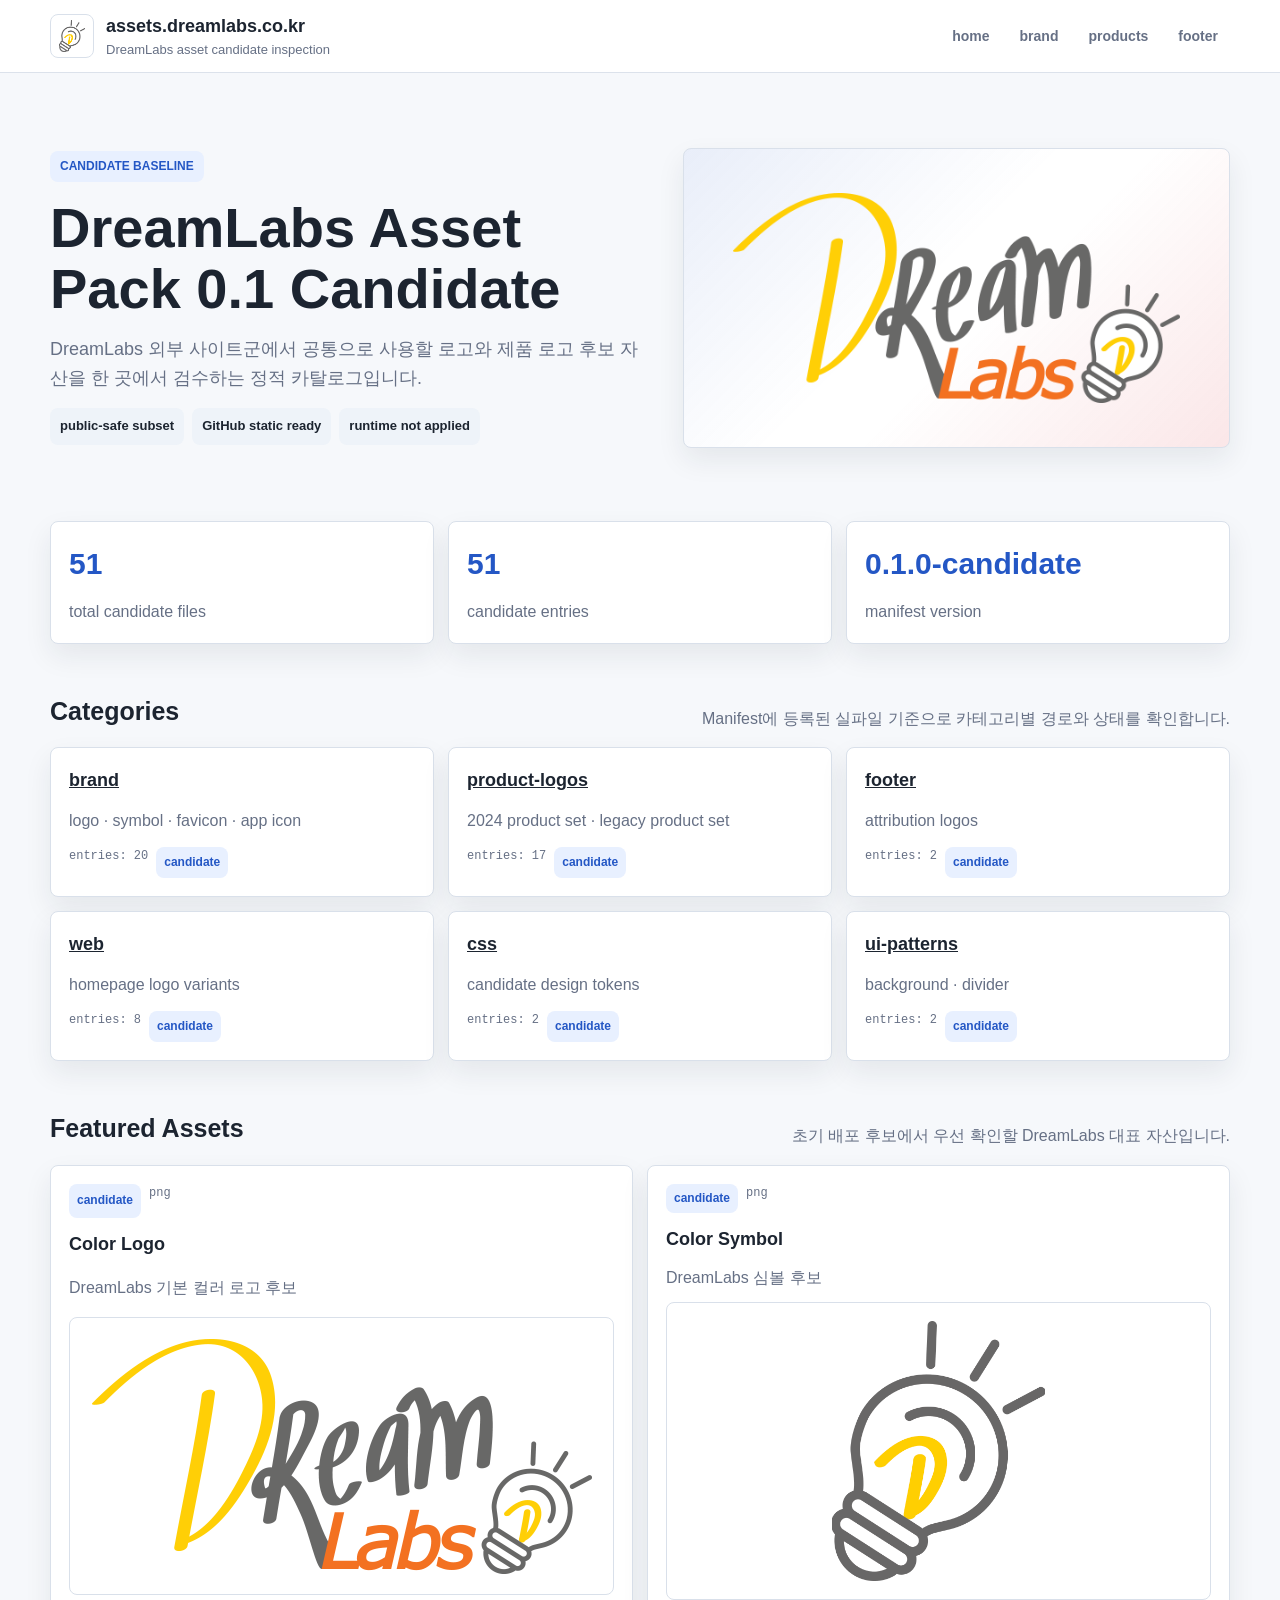
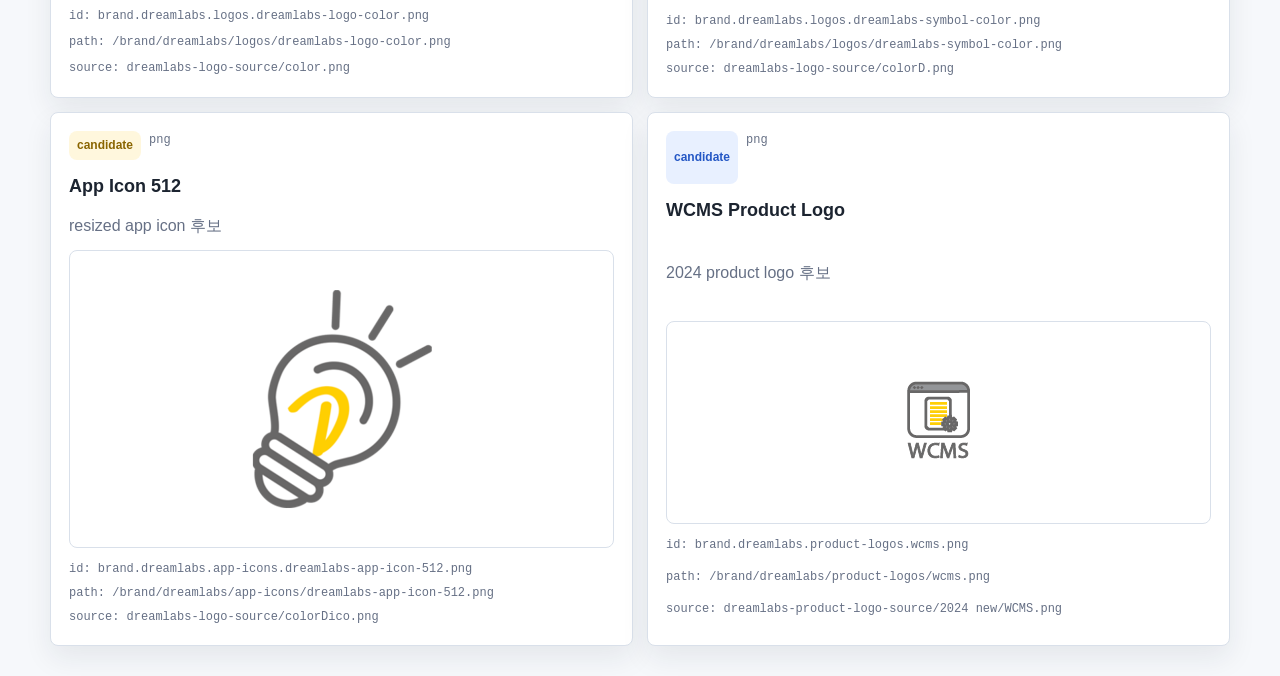
==== index.html @ 032773d8 "Bootstrap DreamLabs static asset catalog" ====
<!doctype html>
<html lang="ko">
<head>
  <meta charset="utf-8">
  <meta name="viewport" content="width=device-width,initial-scale=1">
  <title>assets.dreamlabs.co.kr | DreamLabs Asset Pack 0.1 Candidate</title>
  <meta name="description" content="DreamLabs public-safe brand and product asset candidate inspection catalog">
  <link rel="icon" href="./brand/dreamlabs/favicon/favicon.ico">
  <link rel="stylesheet" href="./styles.css">
  <script src="./inspection.js" defer></script>
</head>
<body data-page="home">
  <header class="site-header">
    <div class="wrap header-bar">
      <a class="brand-lockup" href="./index.html">
        <img data-asset="/brand/dreamlabs/logos/dreamlabs-symbol-color.png" src="./brand/dreamlabs/logos/dreamlabs-symbol-color.png" alt="">
        <div>
          <strong>assets.dreamlabs.co.kr</strong>
          <span>DreamLabs asset candidate inspection</span>
        </div>
      </a>
      <nav class="top-nav" aria-label="inspection navigation">
        <a href="./index.html">home</a>
        <a href="./brand/index.html">brand</a>
        <a href="./product-logos/index.html">products</a>
        <a href="./footer/index.html">footer</a>
      </nav>
    </div>
  </header>

  <main class="wrap">
    <section class="hero">
      <div class="hero-copy">
        <span class="eyebrow">candidate baseline</span>
        <h1>DreamLabs Asset Pack 0.1 Candidate</h1>
        <p class="lead">DreamLabs 외부 사이트군에서 공통으로 사용할 로고와 제품 로고 후보 자산을 한 곳에서 검수하는 정적 카탈로그입니다.</p>
        <div class="chip-row">
          <span class="chip">public-safe subset</span>
          <span class="chip">GitHub static ready</span>
          <span class="chip">runtime not applied</span>
        </div>
      </div>
      <div class="hero-mark" aria-hidden="true">
        <img data-asset="/brand/dreamlabs/logos/dreamlabs-logo-color.png" src="./brand/dreamlabs/logos/dreamlabs-logo-color.png" alt="">
      </div>
    </section>

    <section class="section">
      <div id="page-error"></div>
      <div id="summary-metrics" class="metric-row"></div>
    </section>

    <section class="section">
      <div class="section-heading">
        <h2>Categories</h2>
        <p>Manifest에 등록된 실파일 기준으로 카테고리별 경로와 상태를 확인합니다.</p>
      </div>
      <div id="home-categories" class="grid grid-3"></div>
    </section>

    <section class="section">
      <div class="section-heading">
        <h2>Featured Assets</h2>
        <p>초기 배포 후보에서 우선 확인할 DreamLabs 대표 자산입니다.</p>
      </div>
      <div id="home-featured" class="grid grid-2"></div>
    </section>
  </main>
</body>
</html>
---- styles.css ----
:root {
  --bg: #f6f8fb;
  --surface: #ffffff;
  --surface-2: #eef3f9;
  --line: #d9e0ea;
  --text: #1c2430;
  --muted: #667085;
  --blue: #2457c5;
  --blue-soft: #e8f0ff;
  --red: #d9343f;
  --red-soft: #fff0f1;
  --green: #177c59;
  --yellow: #f4bf45;
  --shadow: 0 12px 28px rgba(28, 36, 48, 0.08);
  --radius: 8px;
}

* {
  box-sizing: border-box;
}

body {
  margin: 0;
  color: var(--text);
  background: var(--bg);
  font-family: Inter, Pretendard, "Segoe UI", Arial, sans-serif;
  line-height: 1.58;
}

a {
  color: inherit;
}

img {
  display: block;
  max-width: 100%;
}

.wrap {
  width: min(1180px, calc(100% - 32px));
  margin: 0 auto;
}

.site-header {
  position: sticky;
  top: 0;
  z-index: 20;
  border-bottom: 1px solid rgba(217, 224, 234, 0.92);
  background: rgba(255, 255, 255, 0.94);
  backdrop-filter: blur(12px);
}

.header-bar {
  min-height: 72px;
  display: flex;
  align-items: center;
  justify-content: space-between;
  gap: 20px;
}

.brand-lockup {
  display: inline-flex;
  align-items: center;
  gap: 12px;
  min-width: 0;
  text-decoration: none;
}

.brand-lockup img {
  width: 44px;
  height: 44px;
  object-fit: contain;
  border: 1px solid var(--line);
  border-radius: var(--radius);
  background: var(--surface);
  padding: 5px;
}

.brand-lockup strong,
.brand-lockup span {
  display: block;
}

.brand-lockup strong {
  font-size: 18px;
}

.brand-lockup span {
  color: var(--muted);
  font-size: 13px;
}

.top-nav {
  display: flex;
  flex-wrap: wrap;
  gap: 6px;
}

.top-nav a {
  padding: 8px 11px;
  border: 1px solid transparent;
  border-radius: var(--radius);
  color: var(--muted);
  font-size: 14px;
  font-weight: 700;
  text-decoration: none;
}

.top-nav a:hover {
  border-color: var(--line);
  color: var(--blue);
  background: var(--blue-soft);
}

.hero {
  display: grid;
  grid-template-columns: minmax(0, 1.05fr) minmax(260px, 0.95fr);
  align-items: center;
  gap: 28px;
  min-height: 430px;
  padding: 44px 0 24px;
}

.hero-copy,
.page-title {
  display: grid;
  gap: 16px;
}

.page-title {
  padding: 44px 0 12px;
}

.hero-mark {
  min-height: 300px;
  display: grid;
  place-items: center;
  border: 1px solid var(--line);
  border-radius: var(--radius);
  background:
    linear-gradient(135deg, rgba(36, 87, 197, 0.1), transparent 45%),
    linear-gradient(315deg, rgba(217, 52, 63, 0.12), transparent 44%),
    var(--surface);
  box-shadow: var(--shadow);
  padding: 36px;
}

.hero-mark img {
  max-height: 210px;
  object-fit: contain;
}

.eyebrow,
.badge,
.chip {
  display: inline-flex;
  width: fit-content;
  align-items: center;
  border-radius: var(--radius);
  font-weight: 800;
}

.eyebrow {
  padding: 6px 10px;
  color: var(--blue);
  background: var(--blue-soft);
  font-size: 12px;
  text-transform: uppercase;
}

h1,
h2,
h3,
p {
  margin: 0;
}

h1 {
  font-size: clamp(32px, 5vw, 56px);
  line-height: 1.08;
}

h2 {
  font-size: 25px;
}

h3 {
  font-size: 18px;
}

.lead,
.section-heading p,
.card p {
  color: var(--muted);
}

.lead {
  max-width: 720px;
  font-size: 18px;
}

.chip-row {
  display: flex;
  flex-wrap: wrap;
  gap: 8px;
}

.chip {
  padding: 8px 10px;
  background: var(--surface-2);
  color: var(--text);
  font-size: 13px;
}

.section {
  padding: 18px 0 30px;
}

.section-heading {
  display: flex;
  align-items: end;
  justify-content: space-between;
  gap: 18px;
  margin-bottom: 16px;
}

.section-heading p {
  max-width: 620px;
}

.grid {
  display: grid;
  gap: 14px;
}

.grid-2 {
  grid-template-columns: repeat(2, minmax(0, 1fr));
}

.grid-3 {
  grid-template-columns: repeat(3, minmax(0, 1fr));
}

.product-grid {
  grid-template-columns: repeat(4, minmax(0, 1fr));
}

.card,
.metric-card,
.surface {
  border: 1px solid var(--line);
  border-radius: var(--radius);
  background: var(--surface);
  box-shadow: var(--shadow);
}

.card,
.metric-card {
  display: grid;
  gap: 12px;
  padding: 18px;
}

.metric-row {
  display: grid;
  grid-template-columns: repeat(3, minmax(0, 1fr));
  gap: 14px;
}

.metric-card strong {
  color: var(--blue);
  font-size: 30px;
}

.metric-card span,
.meta,
.mono {
  color: var(--muted);
}

.badge {
  padding: 5px 8px;
  font-size: 12px;
}

.badge.candidate {
  background: var(--blue-soft);
  color: var(--blue);
}

.badge.approved {
  background: #e8f7f1;
  color: var(--green);
}

.badge.generated {
  background: #fff7dd;
  color: #8a6500;
}

.mono {
  font-family: Consolas, "Courier New", monospace;
  font-size: 12px;
  overflow-wrap: anywhere;
}

.meta {
  display: grid;
  gap: 5px;
}

.preview {
  min-height: 180px;
  display: grid;
  place-items: center;
  overflow: hidden;
  border: 1px solid var(--line);
  border-radius: var(--radius);
  background: #ffffff;
  padding: 18px;
}

.preview--dark {
  background: #1c2430;
}

.preview--soft {
  background: var(--surface-2);
}

.preview img {
  max-height: 260px;
  object-fit: contain;
}

.product-card .preview {
  min-height: 136px;
}

.product-card img {
  width: 76px;
  height: 76px;
  object-fit: contain;
}

.category-card {
  min-height: 150px;
}

.category-card__meta {
  display: flex;
  flex-wrap: wrap;
  gap: 8px;
}

.path-list {
  display: grid;
  gap: 10px;
}

.path-list .card {
  gap: 6px;
  padding: 14px 16px;
}

.surface-row {
  display: grid;
  grid-template-columns: repeat(2, minmax(0, 1fr));
  gap: 14px;
}

.surface {
  min-height: 180px;
  padding: 18px;
}

.surface--dark {
  color: #ffffff;
  background: #1c2430;
}

.surface__logos {
  display: flex;
  align-items: center;
  gap: 16px;
  margin-top: 20px;
}

.surface__logos img {
  max-height: 62px;
  width: auto;
}

.error-card {
  color: #8b1f2c;
  background: var(--red-soft);
}

@media (max-width: 1020px) {
  .grid-3,
  .product-grid {
    grid-template-columns: repeat(2, minmax(0, 1fr));
  }
}

@media (max-width: 760px) {
  .header-bar,
  .hero,
  .section-heading,
  .grid-2,
  .grid-3,
  .product-grid,
  .metric-row,
  .surface-row {
    grid-template-columns: 1fr;
  }

  .header-bar,
  .section-heading {
    display: grid;
    align-items: start;
  }

  .header-bar {
    padding: 14px 0;
  }

  .hero {
    min-height: auto;
  }
}
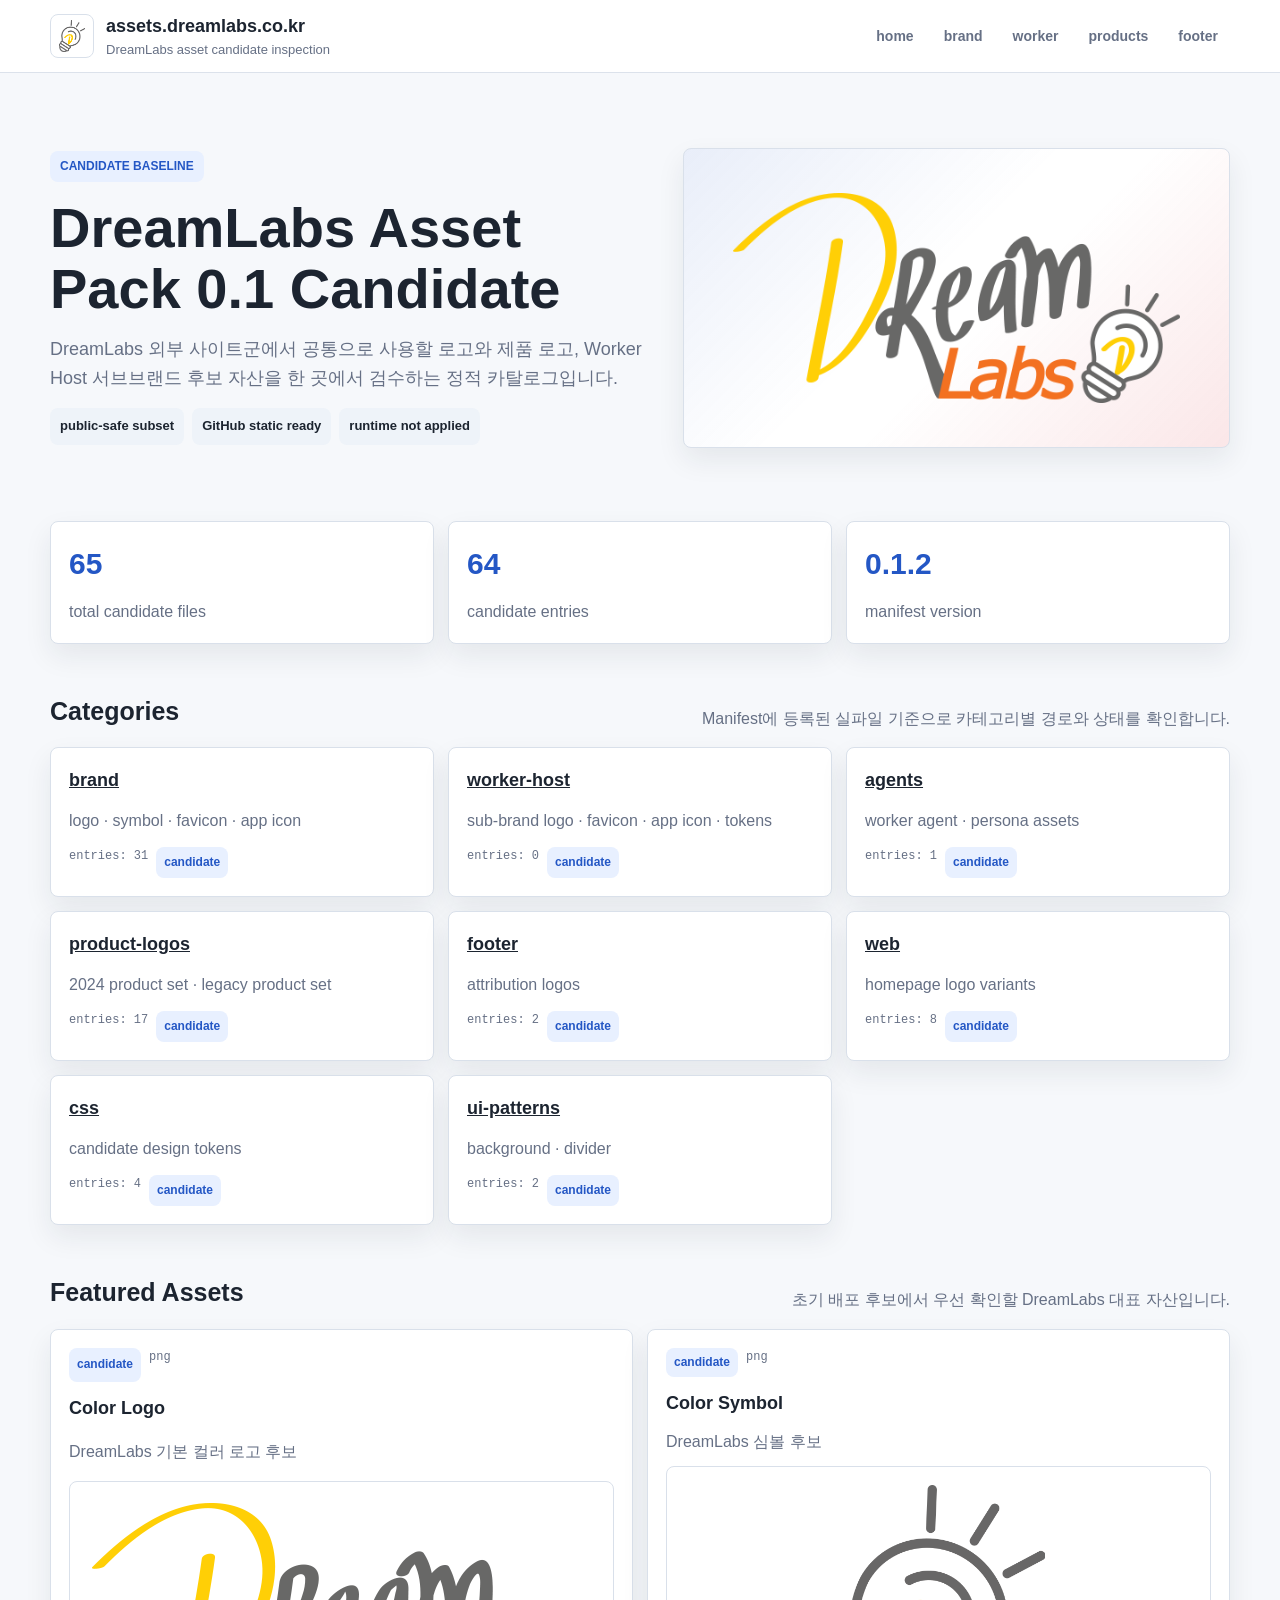
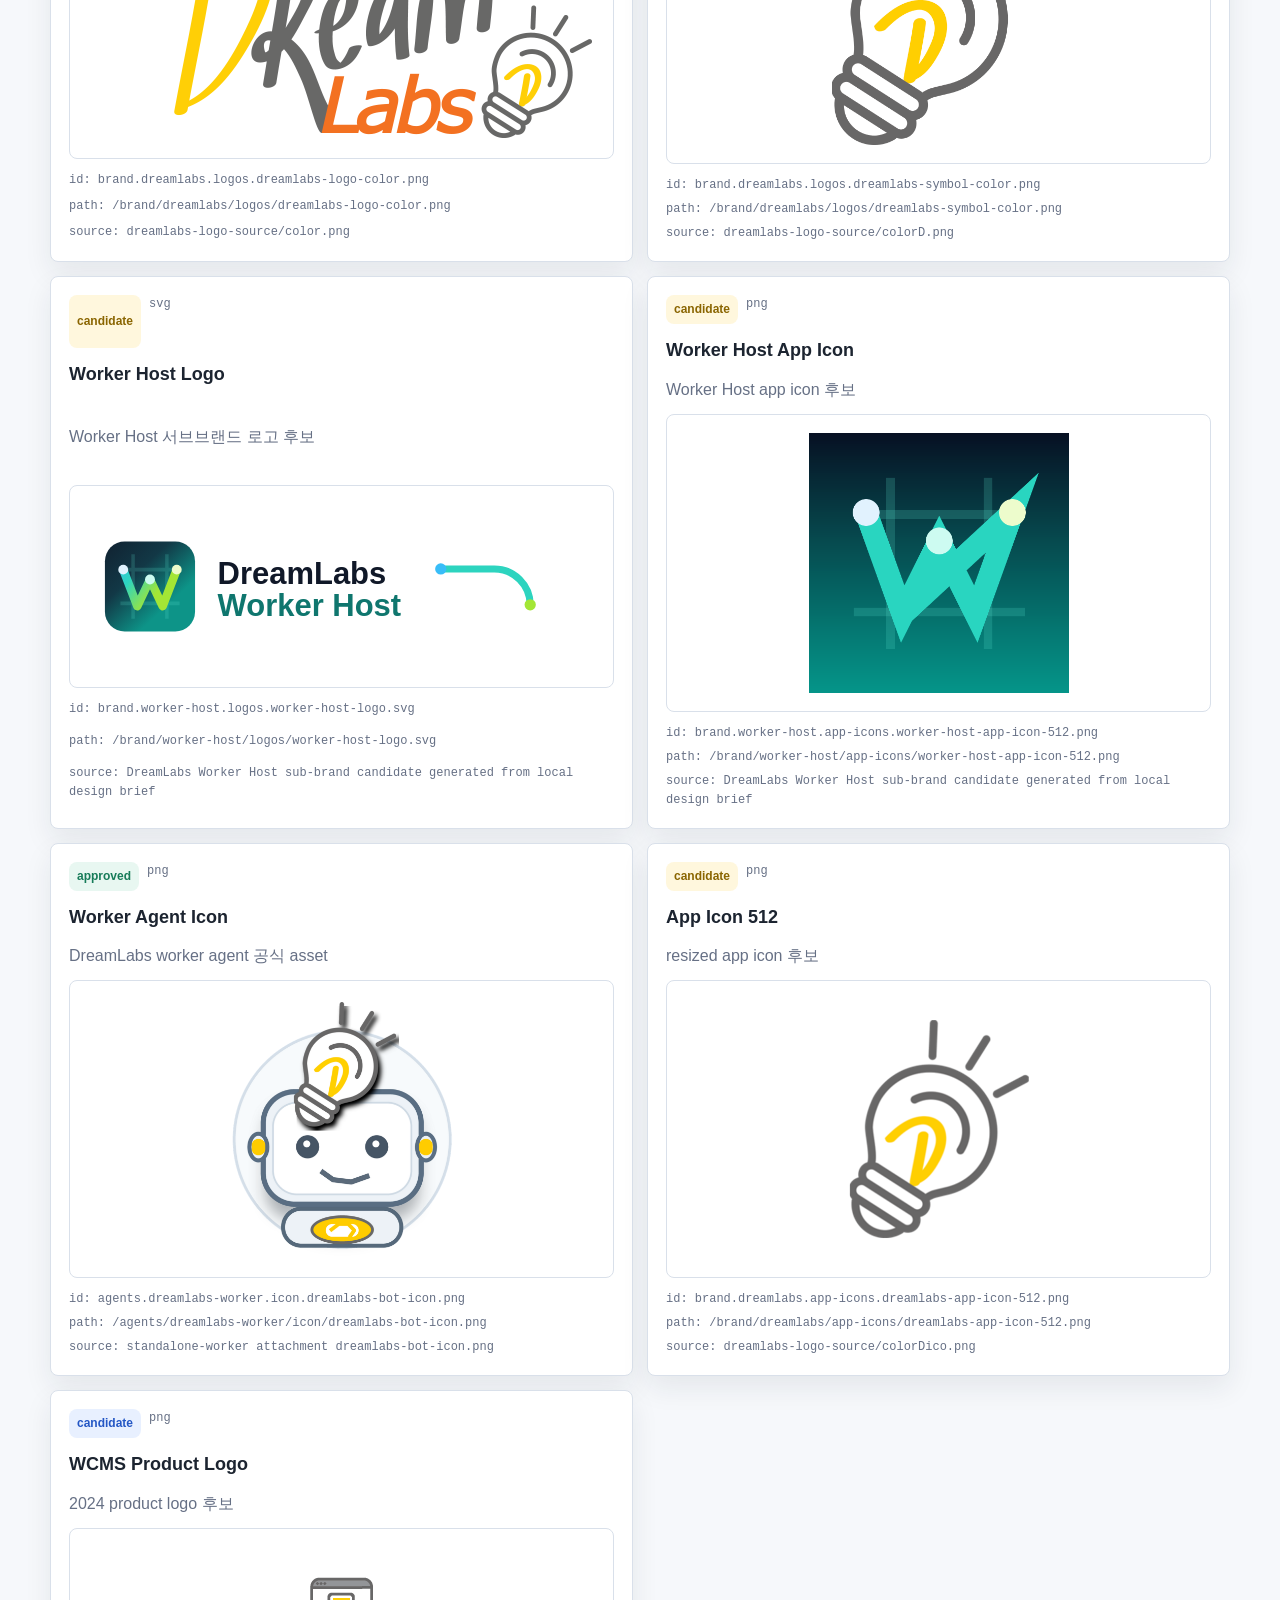
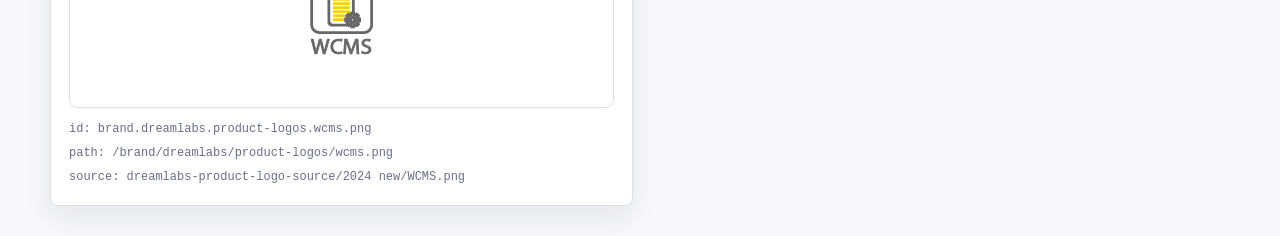
==== commit de319e08: "Add Worker Host sub-brand assets" ====
--- a/index.html
+++ b/index.html
@@ -22,6 +22,7 @@
       <nav class="top-nav" aria-label="inspection navigation">
         <a href="./index.html">home</a>
         <a href="./brand/index.html">brand</a>
+        <a href="./brand/worker-host/index.html">worker</a>
         <a href="./product-logos/index.html">products</a>
         <a href="./footer/index.html">footer</a>
       </nav>
@@ -33,7 +34,7 @@
       <div class="hero-copy">
         <span class="eyebrow">candidate baseline</span>
         <h1>DreamLabs Asset Pack 0.1 Candidate</h1>
-        <p class="lead">DreamLabs 외부 사이트군에서 공통으로 사용할 로고와 제품 로고 후보 자산을 한 곳에서 검수하는 정적 카탈로그입니다.</p>
+        <p class="lead">DreamLabs 외부 사이트군에서 공통으로 사용할 로고와 제품 로고, Worker Host 서브브랜드 후보 자산을 한 곳에서 검수하는 정적 카탈로그입니다.</p>
         <div class="chip-row">
           <span class="chip">public-safe subset</span>
           <span class="chip">GitHub static ready</span>
--- a/styles.css
+++ b/styles.css
@@ -11,6 +11,11 @@
   --red-soft: #fff0f1;
   --green: #177c59;
   --yellow: #f4bf45;
+  --worker-ink: #08111f;
+  --worker-cyan: #38bdf8;
+  --worker-teal: #0d9488;
+  --worker-teal-soft: #ccfbf1;
+  --worker-lime: #a3e635;
   --shadow: 0 12px 28px rgba(28, 36, 48, 0.08);
   --radius: 8px;
 }
@@ -110,6 +115,31 @@
   border-color: var(--line);
   color: var(--blue);
   background: var(--blue-soft);
+}
+
+.site-header--worker {
+  border-bottom-color: rgba(94, 234, 212, 0.24);
+  background: rgba(8, 17, 31, 0.94);
+}
+
+.site-header--worker .brand-lockup strong {
+  color: #f8fafc;
+}
+
+.site-header--worker .brand-lockup span,
+.site-header--worker .top-nav a {
+  color: #a9b8c8;
+}
+
+.site-header--worker .brand-lockup img {
+  border-color: rgba(94, 234, 212, 0.24);
+  background: #101828;
+}
+
+.site-header--worker .top-nav a:hover {
+  border-color: rgba(94, 234, 212, 0.34);
+  color: var(--worker-teal-soft);
+  background: rgba(45, 212, 191, 0.12);
 }
 
 .hero {
@@ -150,6 +180,40 @@
   object-fit: contain;
 }
 
+.worker-hero {
+  min-height: 420px;
+  color: #f8fafc;
+  background:
+    linear-gradient(135deg, rgba(56, 189, 248, 0.18), transparent 36%),
+    linear-gradient(315deg, rgba(163, 230, 53, 0.16), transparent 34%),
+    #08111f;
+  overflow: hidden;
+}
+
+.worker-hero__inner {
+  display: grid;
+  grid-template-columns: minmax(0, 0.95fr) minmax(280px, 1.05fr);
+  align-items: center;
+  gap: 28px;
+  min-height: 420px;
+  padding: 54px 0 42px;
+}
+
+.worker-hero__copy {
+  display: grid;
+  gap: 16px;
+}
+
+.worker-hero__copy .lead {
+  color: #bfd5df;
+}
+
+.worker-hero__mark {
+  width: 100%;
+  max-height: 230px;
+  object-fit: contain;
+}
+
 .eyebrow,
 .badge,
 .chip {
@@ -168,6 +232,11 @@
   text-transform: uppercase;
 }
 
+.eyebrow--worker {
+  color: var(--worker-teal-soft);
+  background: rgba(45, 212, 191, 0.14);
+}
+
 h1,
 h2,
 h3,
@@ -210,6 +279,11 @@
   background: var(--surface-2);
   color: var(--text);
   font-size: 13px;
+}
+
+.chip--worker {
+  color: #e0f2fe;
+  background: rgba(56, 189, 248, 0.14);
 }
 
 .section {
@@ -324,6 +398,10 @@
   background: #1c2430;
 }
 
+.preview--worker-dark {
+  background: #08111f;
+}
+
 .preview--soft {
   background: var(--surface-2);
 }
@@ -406,6 +484,7 @@
 @media (max-width: 760px) {
   .header-bar,
   .hero,
+  .worker-hero__inner,
   .section-heading,
   .grid-2,
   .grid-3,
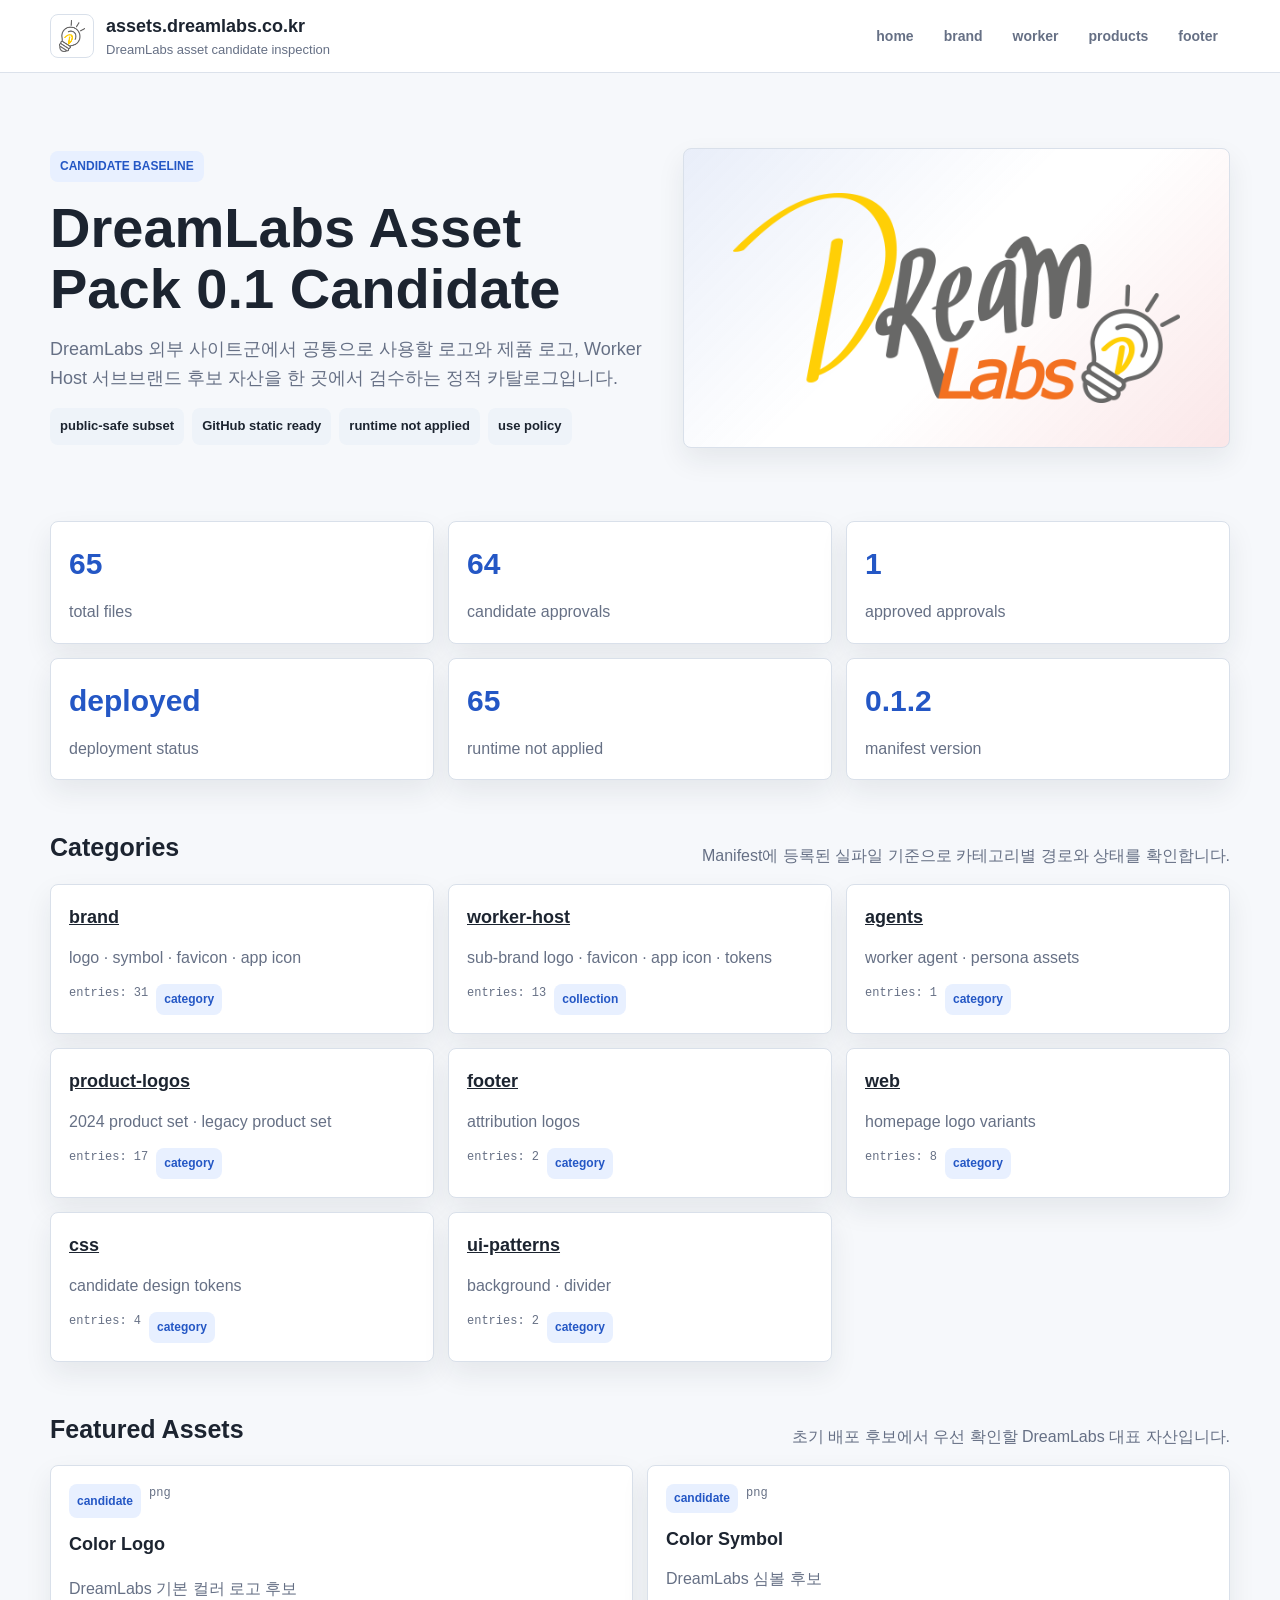
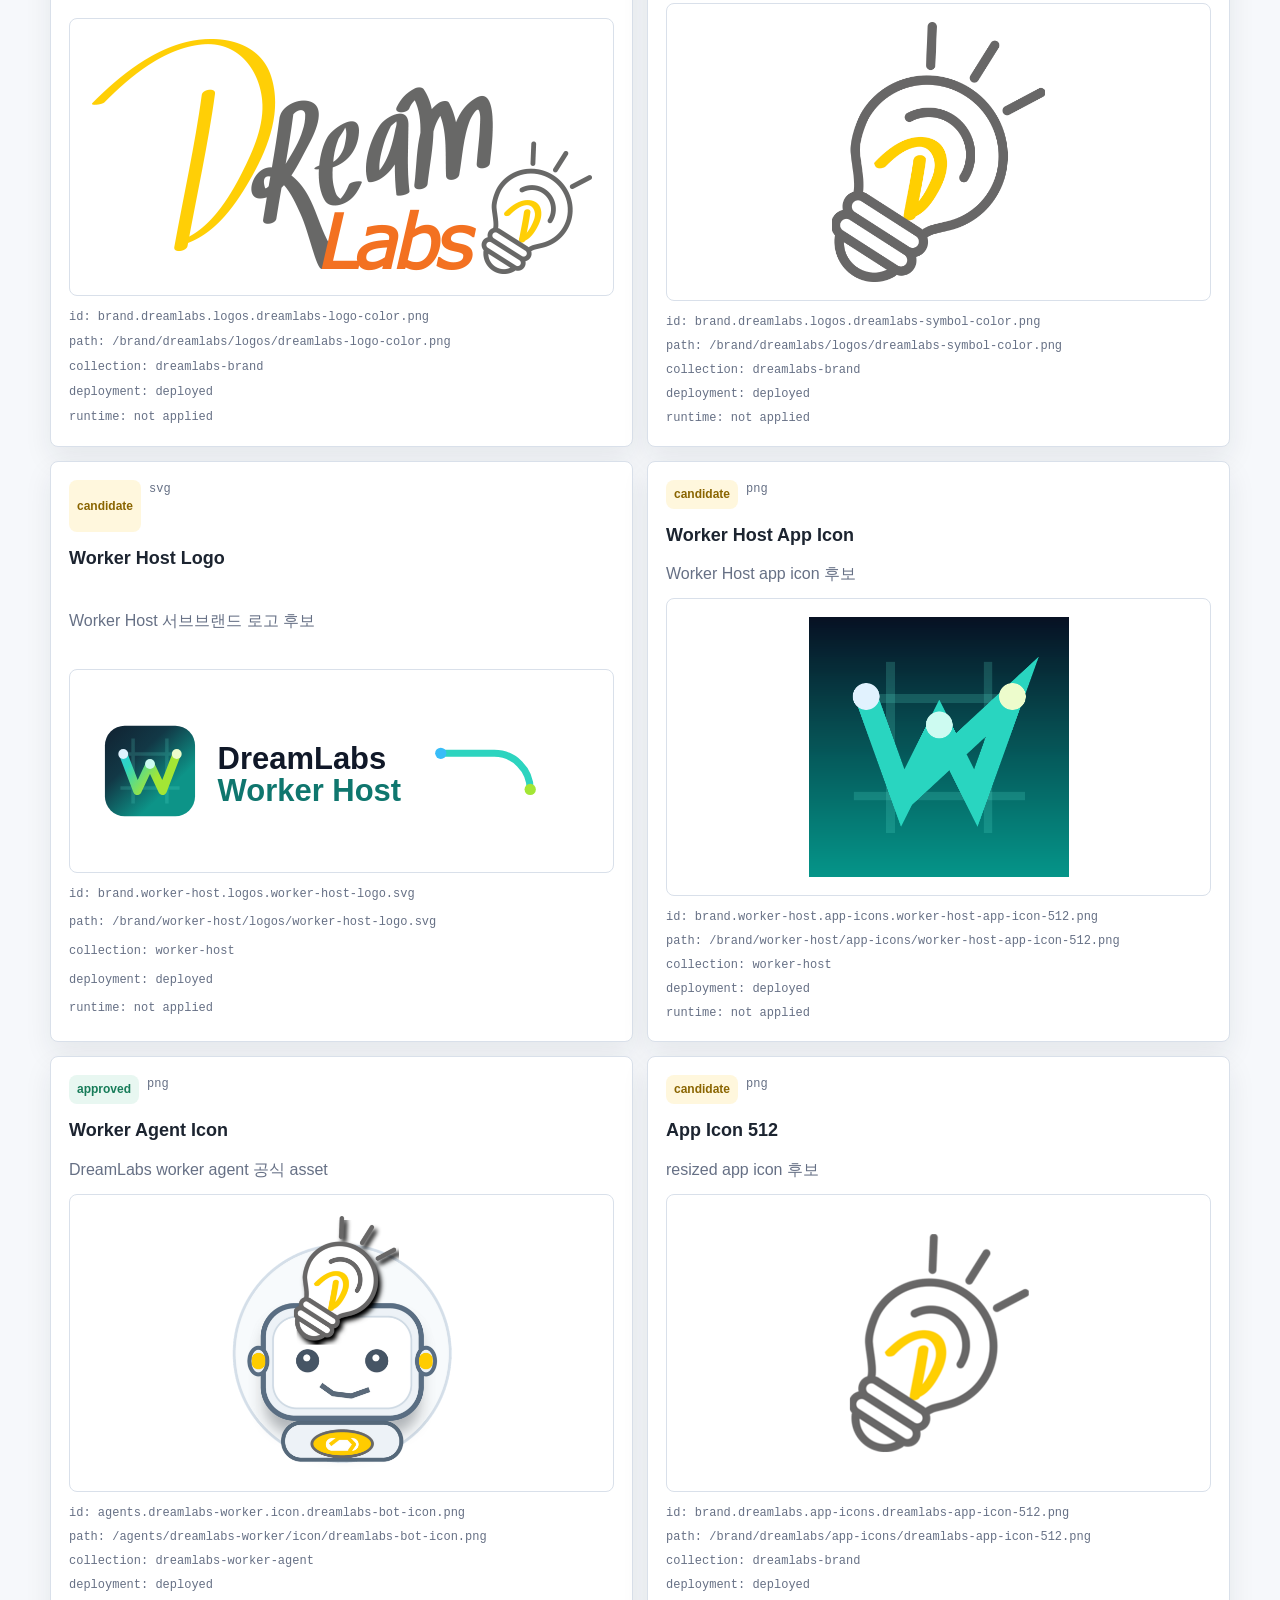
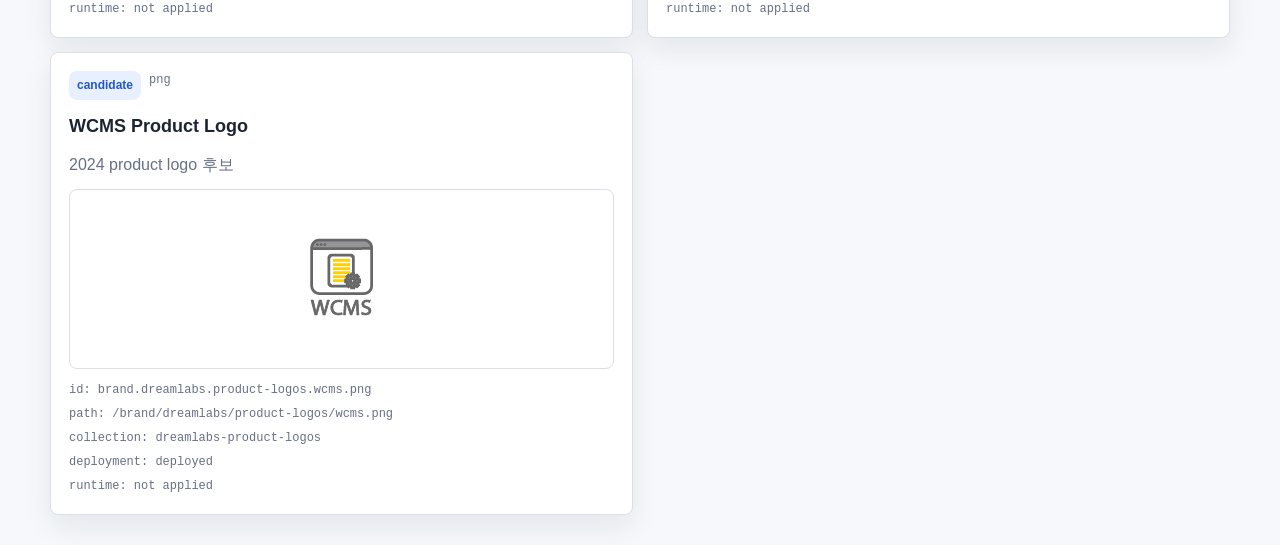
==== commit 93a45bdd: "Harden public asset catalog metadata" ====
--- a/index.html
+++ b/index.html
@@ -39,6 +39,7 @@
           <span class="chip">public-safe subset</span>
           <span class="chip">GitHub static ready</span>
           <span class="chip">runtime not applied</span>
+          <a class="chip" href="./docs/asset-policy.md">use policy</a>
         </div>
       </div>
       <div class="hero-mark" aria-hidden="true">
--- a/styles.css
+++ b/styles.css
@@ -279,6 +279,7 @@
   background: var(--surface-2);
   color: var(--text);
   font-size: 13px;
+  text-decoration: none;
 }
 
 .chip--worker {
